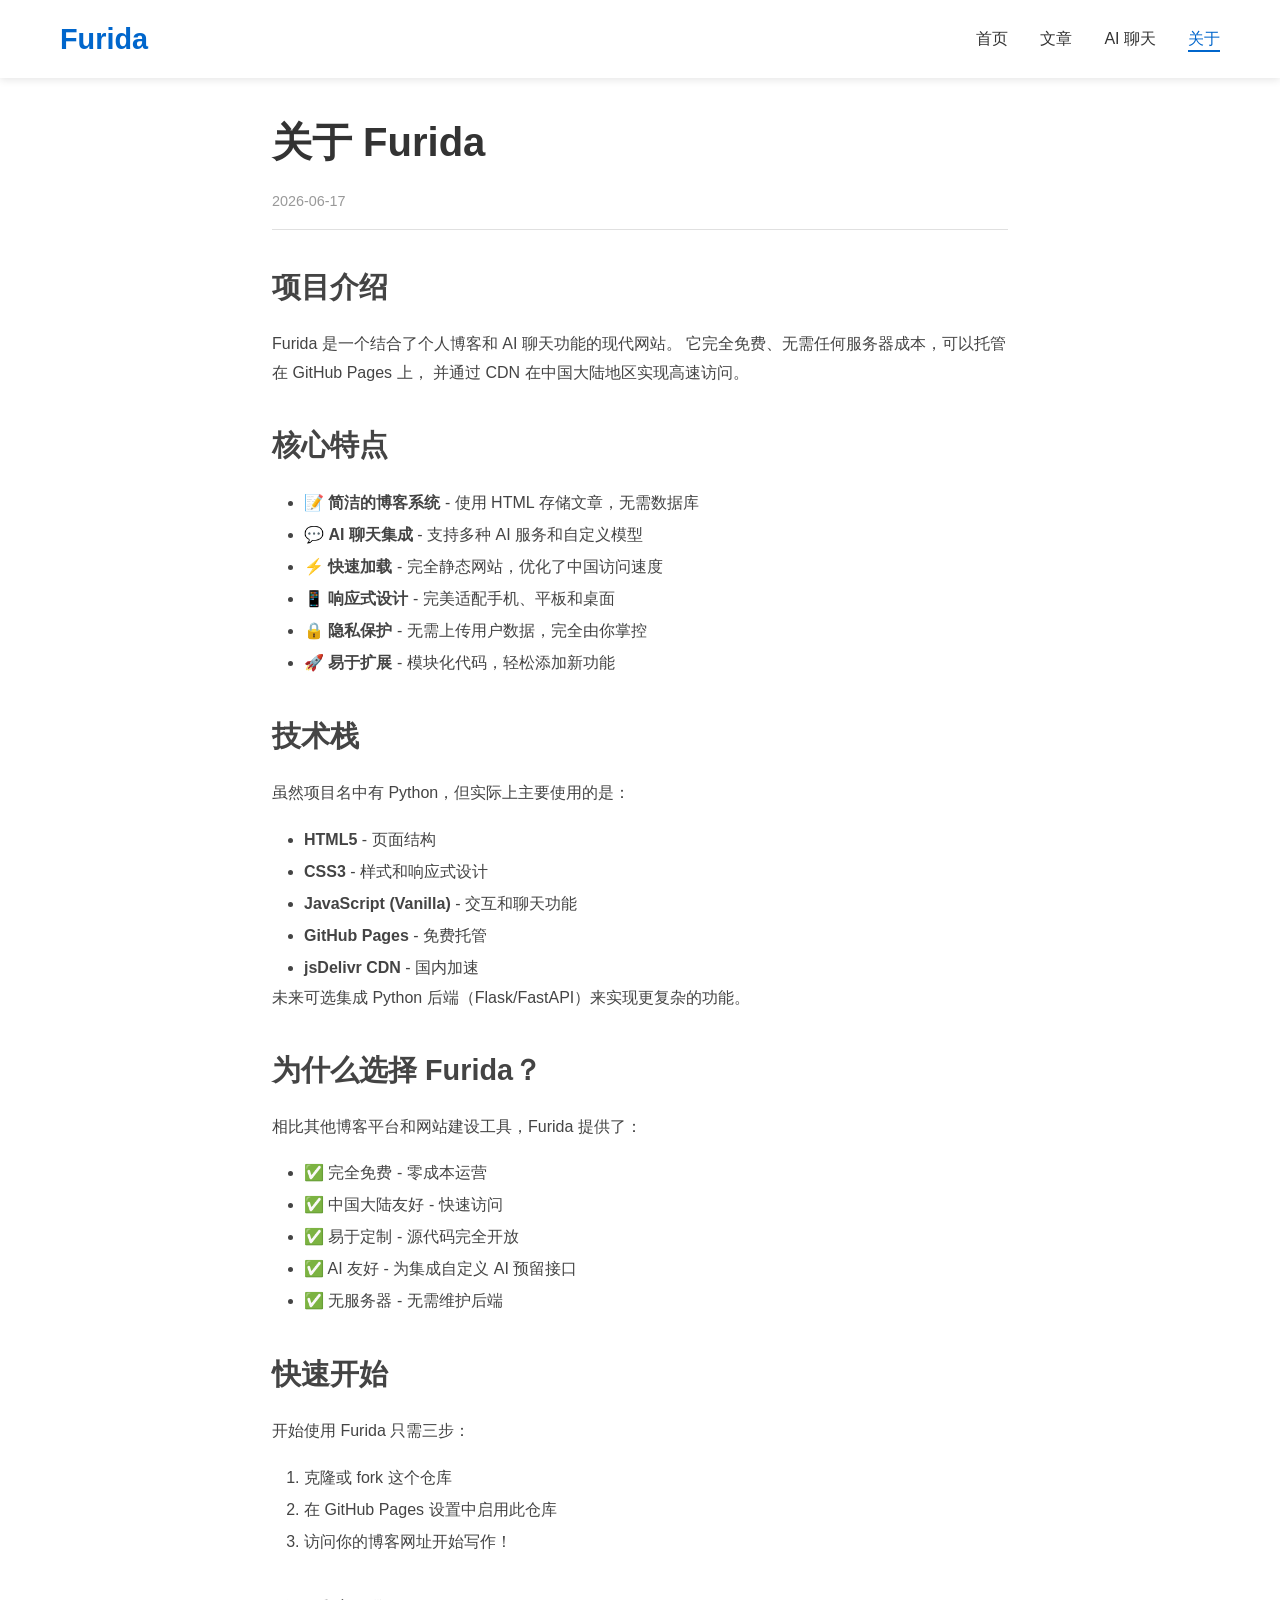
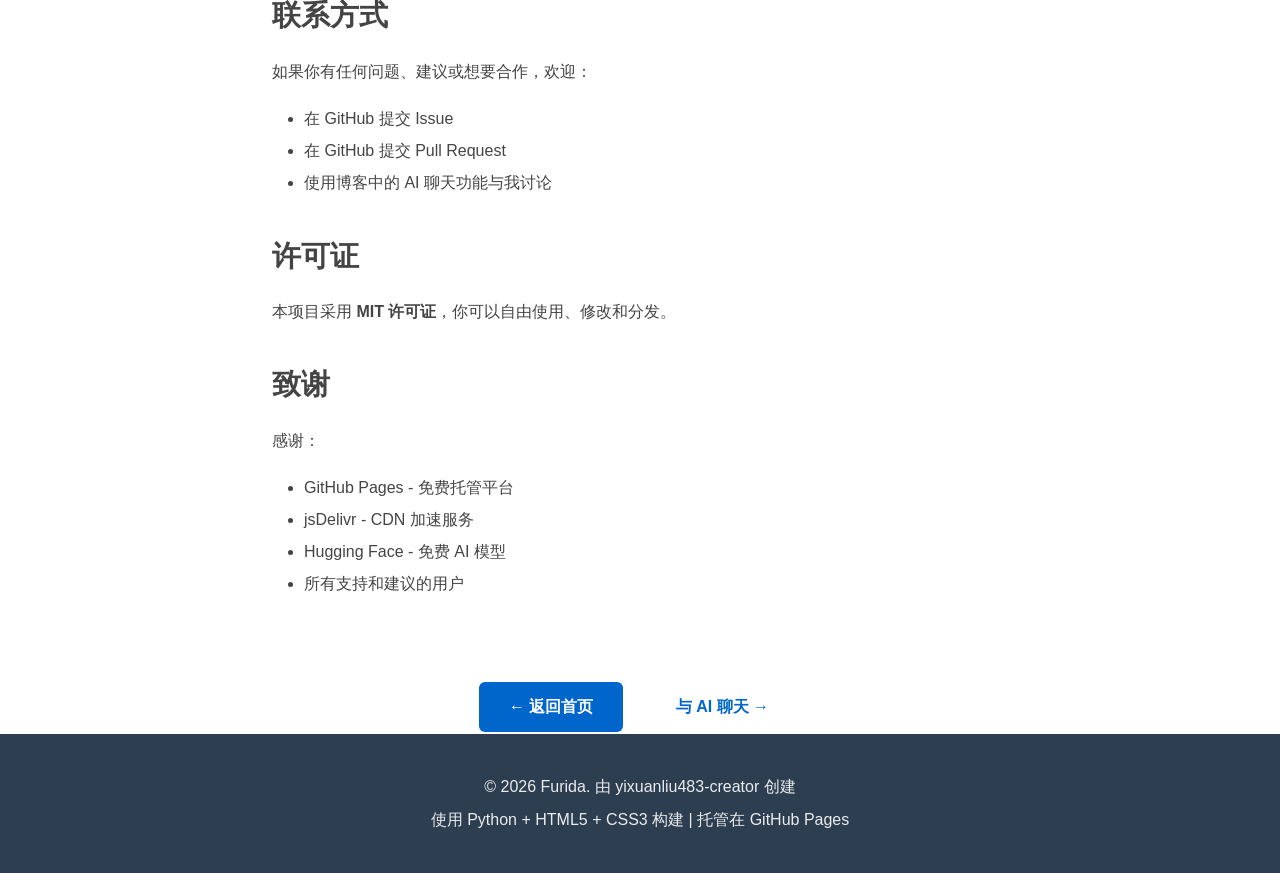
==== about.html @ 45ed0cb0 "Initial commit: Complete personal blog with AI chat integration" ====
<!DOCTYPE html>
<html lang="zh-CN">
<head>
    <meta charset="UTF-8">
    <meta name="viewport" content="width=device-width, initial-scale=1.0">
    <meta name="description" content="关于 Furida">
    <title>关于 - Furida</title>
    <link rel="stylesheet" href="css/style.css">
</head>
<body>
    <!-- 导航栏 -->
    <nav class="navbar">
        <div class="container">
            <div class="logo">Furida</div>
            <ul class="nav-links">
                <li><a href="index.html">首页</a></li>
                <li><a href="posts.html">文章</a></li>
                <li><a href="chat.html">AI 聊天</a></li>
                <li><a href="about.html" class="active">关于</a></li>
            </ul>
        </div>
    </nav>

    <!-- 主要内容 -->
    <main>
        <article class="post">
            <h1>关于 Furida</h1>
            <div class="meta">2026-06-17</div>
            
            <div class="content">
                <h2>项目介绍</h2>
                <p>
                    Furida 是一个结合了个人博客和 AI 聊天功能的现代网站。
                    它完全免费、无需任何服务器成本，可以托管在 GitHub Pages 上，
                    并通过 CDN 在中国大陆地区实现高速访问。
                </p>

                <h2>核心特点</h2>
                <ul style="margin-left: 2rem; line-height: 2;">
                    <li>📝 <strong>简洁的博客系统</strong> - 使用 HTML 存储文章，无需数据库</li>
                    <li>💬 <strong>AI 聊天集成</strong> - 支持多种 AI 服务和自定义模型</li>
                    <li>⚡ <strong>快速加载</strong> - 完全静态网站，优化了中国访问速度</li>
                    <li>📱 <strong>响应式设计</strong> - 完美适配手机、平板和桌面</li>
                    <li>🔒 <strong>隐私保护</strong> - 无需上传用户数据，完全由你掌控</li>
                    <li>🚀 <strong>易于扩展</strong> - 模块化代码，轻松添加新功能</li>
                </ul>

                <h2>技术栈</h2>
                <p>
                    虽然项目名中有 Python，但实际上主要使用的是：
                </p>
                <ul style="margin-left: 2rem; line-height: 2;">
                    <li><strong>HTML5</strong> - 页面结构</li>
                    <li><strong>CSS3</strong> - 样式和响应式设计</li>
                    <li><strong>JavaScript (Vanilla)</strong> - 交互和聊天功能</li>
                    <li><strong>GitHub Pages</strong> - 免费托管</li>
                    <li><strong>jsDelivr CDN</strong> - 国内加速</li>
                </ul>
                
                <p>
                    未来可选集成 Python 后端（Flask/FastAPI）来实现更复杂的功能。
                </p>

                <h2>为什么选择 Furida？</h2>
                <p>
                    相比其他博客平台和网站建设工具，Furida 提供了：
                </p>
                <ul style="margin-left: 2rem; line-height: 2;">
                    <li>✅ 完全免费 - 零成本运营</li>
                    <li>✅ 中国大陆友好 - 快速访问</li>
                    <li>✅ 易于定制 - 源代码完全开放</li>
                    <li>✅ AI 友好 - 为集成自定义 AI 预留接口</li>
                    <li>✅ 无服务器 - 无需维护后端</li>
                </ul>

                <h2>快速开始</h2>
                <p>
                    开始使用 Furida 只需三步：
                </p>
                <ol style="margin-left: 2rem; line-height: 2;">
                    <li>克隆或 fork 这个仓库</li>
                    <li>在 GitHub Pages 设置中启用此仓库</li>
                    <li>访问你的博客网址开始写作！</li>
                </ol>

                <h2>联系方式</h2>
                <p>
                    如果你有任何问题、建议或想要合作，欢迎：
                </p>
                <ul style="margin-left: 2rem; line-height: 2;">
                    <li>在 GitHub 提交 Issue</li>
                    <li>在 GitHub 提交 Pull Request</li>
                    <li>使用博客中的 AI 聊天功能与我讨论</li>
                </ul>

                <h2>许可证</h2>
                <p>
                    本项目采用 <strong>MIT 许可证</strong>，你可以自由使用、修改和分发。
                </p>

                <h2>致谢</h2>
                <p>
                    感谢：
                </p>
                <ul style="margin-left: 2rem; line-height: 2;">
                    <li>GitHub Pages - 免费托管平台</li>
                    <li>jsDelivr - CDN 加速服务</li>
                    <li>Hugging Face - 免费 AI 模型</li>
                    <li>所有支持和建议的用户</li>
                </ul>
            </div>
        </article>
        
        <div style="text-align: center; margin-top: 3rem;">
            <a href="index.html" class="btn btn-primary">← 返回首页</a>
            <a href="chat.html" class="btn btn-secondary" style="margin-left: 1rem;">与 AI 聊天 →</a>
        </div>
    </main>

    <!-- 页脚 -->
    <footer>
        <div class="container">
            <p>&copy; 2026 Furida. 由 yixuanliu483-creator 创建</p>
            <p>使用 Python + HTML5 + CSS3 构建 | 托管在 GitHub Pages</p>
        </div>
    </footer>

    <script src="js/app.js"></script>
</body>
</html>
---- css/style.css ----
* {
    margin: 0;
    padding: 0;
    box-sizing: border-box;
}

:root {
    --primary-color: #0066cc;
    --secondary-color: #00a8e8;
    --text-color: #333;
    --light-bg: #f8f9fa;
    --border-color: #e0e0e0;
    --shadow: 0 2px 8px rgba(0, 0, 0, 0.1);
    --transition: all 0.3s ease;
}

body {
    font-family: -apple-system, BlinkMacSystemFont, 'Segoe UI', 'Microsoft YaHei', sans-serif;
    line-height: 1.6;
    color: var(--text-color);
    background-color: #fff;
}

.container {
    max-width: 1200px;
    margin: 0 auto;
    padding: 0 20px;
}

/* 导航栏 */
.navbar {
    background: #fff;
    box-shadow: var(--shadow);
    position: sticky;
    top: 0;
    z-index: 100;
}

.navbar .container {
    display: flex;
    justify-content: space-between;
    align-items: center;
    padding: 1rem 20px;
}

.logo {
    font-size: 1.8rem;
    font-weight: bold;
    color: var(--primary-color);
    text-decoration: none;
}

.nav-links {
    display: flex;
    list-style: none;
    gap: 2rem;
}

.nav-links a {
    text-decoration: none;
    color: var(--text-color);
    font-weight: 500;
    transition: var(--transition);
    position: relative;
}

.nav-links a:hover,
.nav-links a.active {
    color: var(--primary-color);
}

.nav-links a.active::after {
    content: '';
    position: absolute;
    bottom: -5px;
    left: 0;
    width: 100%;
    height: 2px;
    background: var(--primary-color);
}

/* 英雄区 */
.hero {
    background: linear-gradient(135deg, var(--primary-color), var(--secondary-color));
    color: white;
    padding: 100px 0;
    text-align: center;
    margin-bottom: 60px;
}

.hero h1 {
    font-size: 3.5rem;
    margin-bottom: 1rem;
    font-weight: 700;
}

.hero p {
    font-size: 1.5rem;
    margin-bottom: 2rem;
    opacity: 0.95;
}

.hero-buttons {
    display: flex;
    gap: 1rem;
    justify-content: center;
    flex-wrap: wrap;
}

/* 按钮 */
.btn {
    display: inline-block;
    padding: 12px 30px;
    border-radius: 6px;
    text-decoration: none;
    font-weight: 600;
    transition: var(--transition);
    cursor: pointer;
    border: none;
    font-size: 1rem;
}

.btn-primary {
    background: var(--primary-color);
    color: white;
}

.btn-primary:hover {
    background: #0052a3;
    transform: translateY(-2px);
    box-shadow: 0 4px 12px rgba(0, 102, 204, 0.3);
}

.btn-secondary {
    background: white;
    color: var(--primary-color);
    border: 2px solid white;
}

.btn-secondary:hover {
    background: transparent;
    color: white;
}

.btn-outline {
    background: transparent;
    color: var(--primary-color);
    border: 2px solid var(--primary-color);
}

.btn-outline:hover {
    background: var(--primary-color);
    color: white;
}

.btn-large {
    padding: 16px 40px;
    font-size: 1.1rem;
}

/* 文章卡片 */
.recent-posts {
    padding: 60px 0;
    background: var(--light-bg);
}

.recent-posts h2 {
    font-size: 2.5rem;
    margin-bottom: 3rem;
    text-align: center;
}

.posts-grid {
    display: grid;
    grid-template-columns: repeat(auto-fit, minmax(300px, 1fr));
    gap: 2rem;
    margin-bottom: 2rem;
}

.post-card {
    background: white;
    padding: 2rem;
    border-radius: 8px;
    box-shadow: var(--shadow);
    transition: var(--transition);
}

.post-card:hover {
    transform: translateY(-5px);
    box-shadow: 0 8px 16px rgba(0, 0, 0, 0.15);
}

.post-card h3 {
    margin-bottom: 0.5rem;
    font-size: 1.5rem;
}

.post-card h3 a {
    color: var(--text-color);
    text-decoration: none;
    transition: var(--transition);
}

.post-card h3 a:hover {
    color: var(--primary-color);
}

.meta {
    color: #999;
    font-size: 0.9rem;
    margin-bottom: 1rem;
}

.post-card p {
    color: #666;
    margin-bottom: 1rem;
}

.read-more {
    color: var(--primary-color);
    text-decoration: none;
    font-weight: 600;
    transition: var(--transition);
}

.read-more:hover {
    color: var(--secondary-color);
}

.view-all {
    text-align: center;
}

/* 功能介绍 */
.features {
    padding: 60px 0;
}

.features h2 {
    font-size: 2.5rem;
    margin-bottom: 3rem;
    text-align: center;
}

.features-grid {
    display: grid;
    grid-template-columns: repeat(auto-fit, minmax(250px, 1fr));
    gap: 2rem;
}

.feature {
    text-align: center;
    padding: 2rem;
    border-radius: 8px;
    transition: var(--transition);
}

.feature:hover {
    background: var(--light-bg);
}

.feature .icon {
    font-size: 3rem;
    margin-bottom: 1rem;
}

.feature h3 {
    font-size: 1.3rem;
    margin-bottom: 0.5rem;
}

.feature p {
    color: #666;
}

/* 号召行动 */
.cta {
    background: linear-gradient(135deg, var(--primary-color), var(--secondary-color));
    color: white;
    padding: 80px 0;
    text-align: center;
    margin: 60px 0;
}

.cta h2 {
    font-size: 2.5rem;
    margin-bottom: 1rem;
}

.cta p {
    font-size: 1.2rem;
    margin-bottom: 2rem;
}

/* 页脚 */
footer {
    background: #2c3e50;
    color: white;
    padding: 2rem 0;
    text-align: center;
}

footer p {
    margin: 0.5rem 0;
    opacity: 0.9;
}

/* 文章页面 */
article.post {
    max-width: 800px;
    margin: 0 auto;
    padding: 2rem;
}

article.post h1 {
    font-size: 2.5rem;
    margin-bottom: 1rem;
}

article.post .meta {
    color: #999;
    margin-bottom: 2rem;
    padding-bottom: 1rem;
    border-bottom: 1px solid var(--border-color);
}

article.post .content {
    line-height: 1.8;
    color: #444;
}

article.post .content h2 {
    font-size: 1.8rem;
    margin: 2rem 0 1rem;
}

article.post .content h3 {
    font-size: 1.4rem;
    margin: 1.5rem 0 0.5rem;
}

article.post .content p {
    margin-bottom: 1rem;
}

article.post .content code {
    background: var(--light-bg);
    padding: 2px 6px;
    border-radius: 3px;
    font-family: 'Courier New', monospace;
    color: #d73a49;
}

article.post .content pre {
    background: #2d2d2d;
    color: #f8f8f2;
    padding: 1rem;
    border-radius: 6px;
    overflow-x: auto;
    margin: 1rem 0;
}

article.post .content pre code {
    background: none;
    color: inherit;
    padding: 0;
}

/* 聊天页面 */
.chat-container {
    max-width: 800px;
    margin: 2rem auto;
    padding: 0 20px;
}

.chat-box {
    background: white;
    border-radius: 8px;
    box-shadow: var(--shadow);
    overflow: hidden;
    display: flex;
    flex-direction: column;
    height: 600px;
}

.chat-messages {
    flex: 1;
    overflow-y: auto;
    padding: 1.5rem;
    background: var(--light-bg);
}

.message {
    margin-bottom: 1rem;
    display: flex;
    animation: slideIn 0.3s ease;
}

@keyframes slideIn {
    from {
        opacity: 0;
        transform: translateY(10px);
    }
    to {
        opacity: 1;
        transform: translateY(0);
    }
}

.message.user {
    justify-content: flex-end;
}

.message.ai {
    justify-content: flex-start;
}

.message-content {
    max-width: 70%;
    padding: 0.8rem 1rem;
    border-radius: 8px;
    line-height: 1.5;
    word-wrap: break-word;
}

.message.user .message-content {
    background: var(--primary-color);
    color: white;
}

.message.ai .message-content {
    background: white;
    border: 1px solid var(--border-color);
    color: var(--text-color);
}

.chat-input-area {
    padding: 1.5rem;
    border-top: 1px solid var(--border-color);
    display: flex;
    gap: 0.5rem;
}

.chat-input-area input {
    flex: 1;
    padding: 0.8rem 1rem;
    border: 1px solid var(--border-color);
    border-radius: 6px;
    font-size: 1rem;
    font-family: inherit;
}

.chat-input-area input:focus {
    outline: none;
    border-color: var(--primary-color);
    box-shadow: 0 0 0 3px rgba(0, 102, 204, 0.1);
}

.chat-input-area button {
    padding: 0.8rem 1.5rem;
    background: var(--primary-color);
    color: white;
    border: none;
    border-radius: 6px;
    cursor: pointer;
    font-weight: 600;
    transition: var(--transition);
}

.chat-input-area button:hover {
    background: #0052a3;
}

.chat-input-area button:active {
    transform: scale(0.98);
}

.loading {
    display: inline-block;
    width: 8px;
    height: 8px;
    background: currentColor;
    border-radius: 50%;
    animation: loading 1.4s infinite;
}

@keyframes loading {
    0%, 60%, 100% {
        opacity: 0.3;
    }
    30% {
        opacity: 1;
    }
}

/* 响应式设计 */
@media (max-width: 768px) {
    .hero h1 {
        font-size: 2.5rem;
    }

    .hero p {
        font-size: 1.2rem;
    }

    .nav-links {
        gap: 1rem;
        font-size: 0.9rem;
    }

    .features-grid,
    .posts-grid {
        grid-template-columns: 1fr;
    }

    .message-content {
        max-width: 90%;
    }

    .chat-box {
        height: auto;
        min-height: 500px;
    }
}

@media (max-width: 480px) {
    .hero-buttons {
        flex-direction: column;
    }

    .btn {
        width: 100%;
        text-align: center;
    }

    .nav-links {
        gap: 0.5rem;
    }

    .logo {
        font-size: 1.4rem;
    }
}
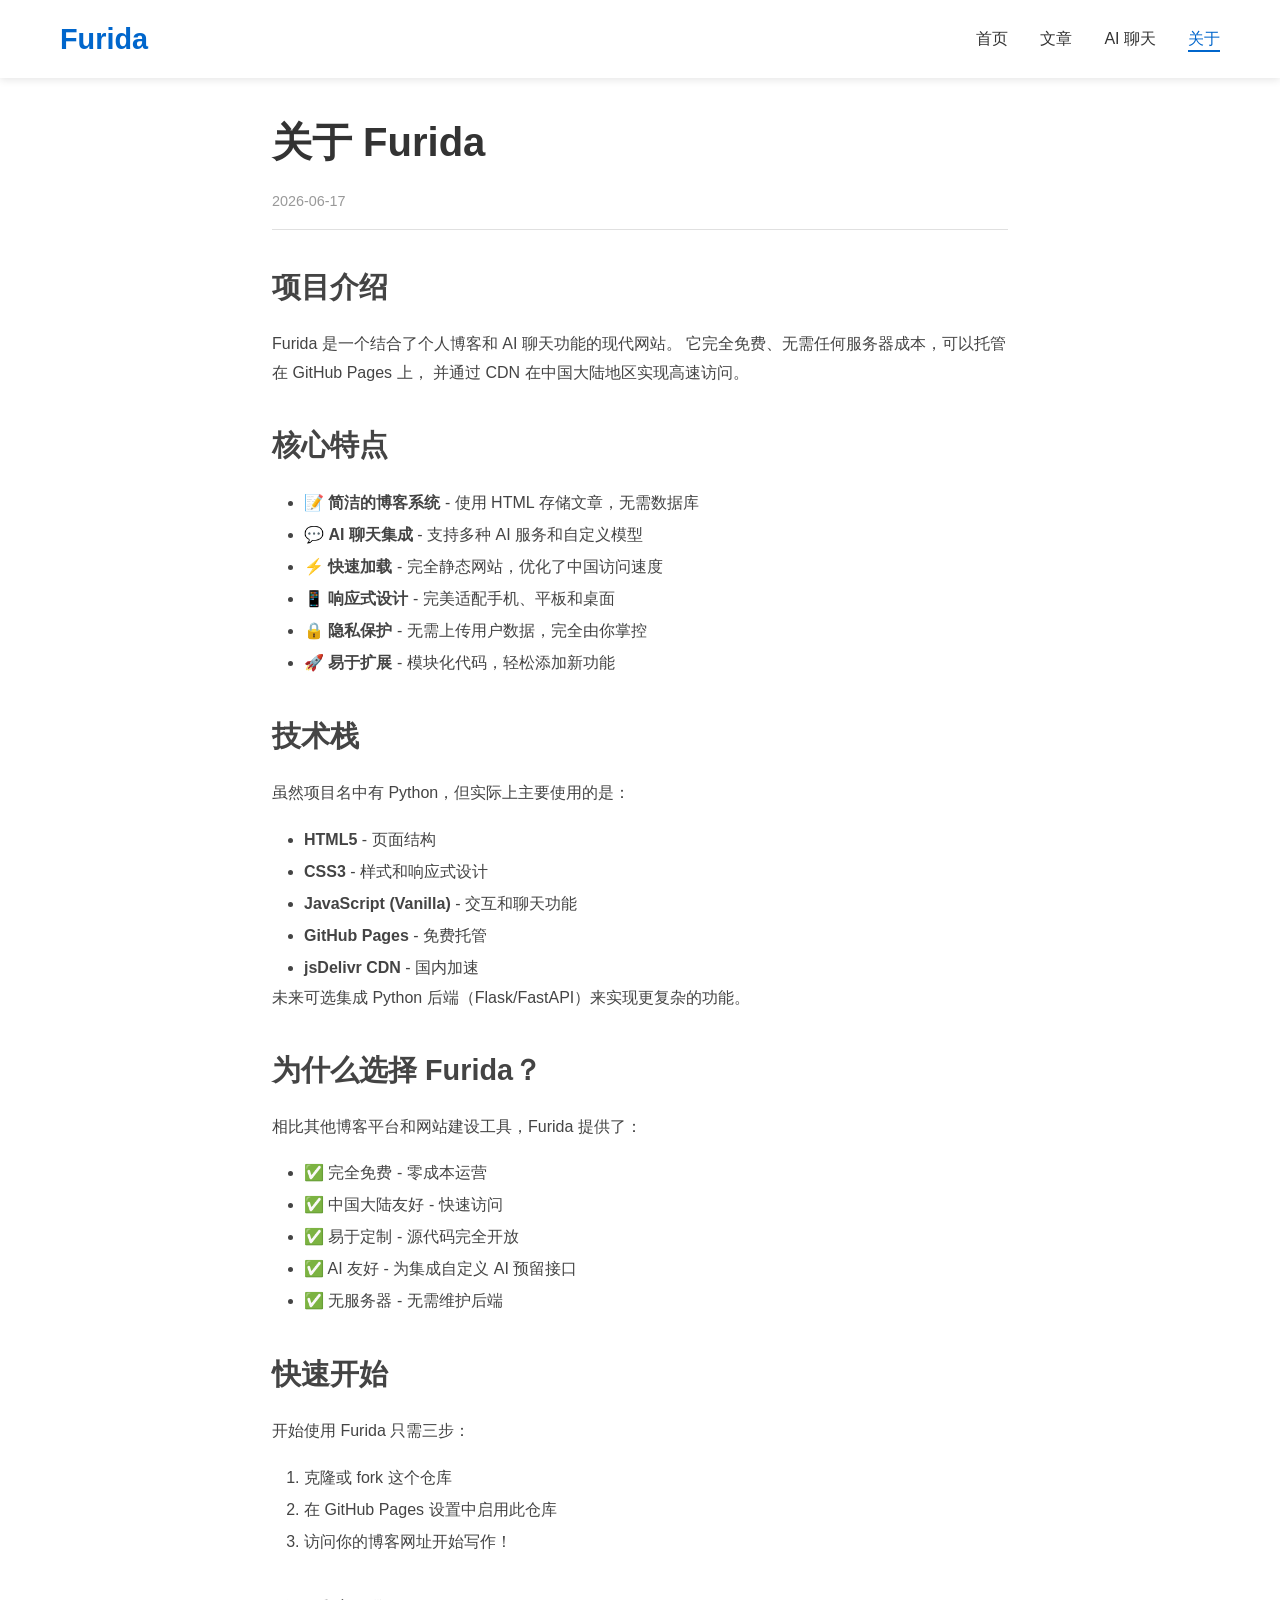
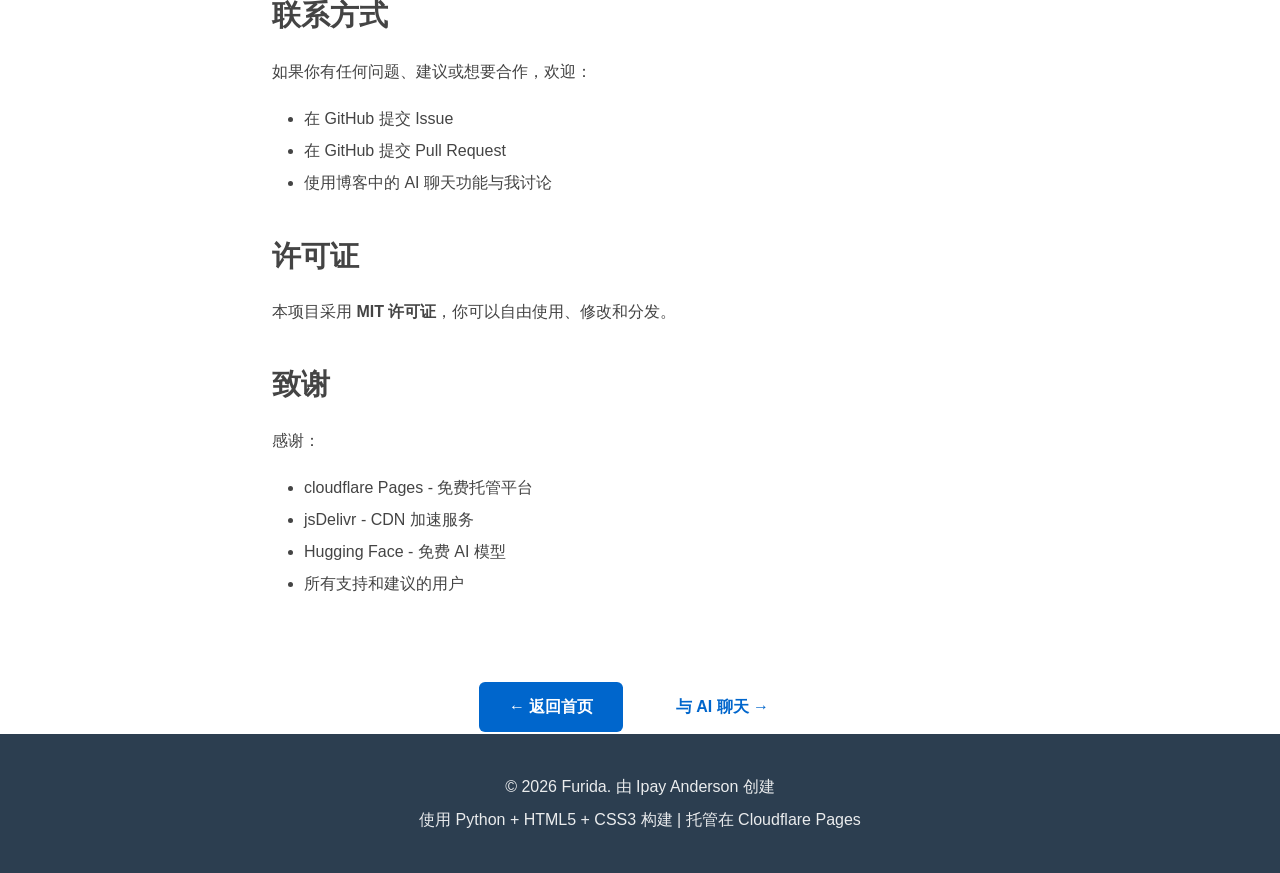
==== commit a5b5aab2: "Update about.html" ====
--- a/about.html
+++ b/about.html
@@ -103,7 +103,7 @@
                     感谢：
                 </p>
                 <ul style="margin-left: 2rem; line-height: 2;">
-                    <li>GitHub Pages - 免费托管平台</li>
+                    <li>cloudflare Pages - 免费托管平台</li>
                     <li>jsDelivr - CDN 加速服务</li>
                     <li>Hugging Face - 免费 AI 模型</li>
                     <li>所有支持和建议的用户</li>
@@ -120,8 +120,8 @@
     <!-- 页脚 -->
     <footer>
         <div class="container">
-            <p>&copy; 2026 Furida. 由 yixuanliu483-creator 创建</p>
-            <p>使用 Python + HTML5 + CSS3 构建 | 托管在 GitHub Pages</p>
+            <p>&copy; 2026 Furida. 由 Ipay Anderson 创建</p>
+            <p>使用 Python + HTML5 + CSS3 构建 | 托管在 Cloudflare Pages</p>
         </div>
     </footer>
 
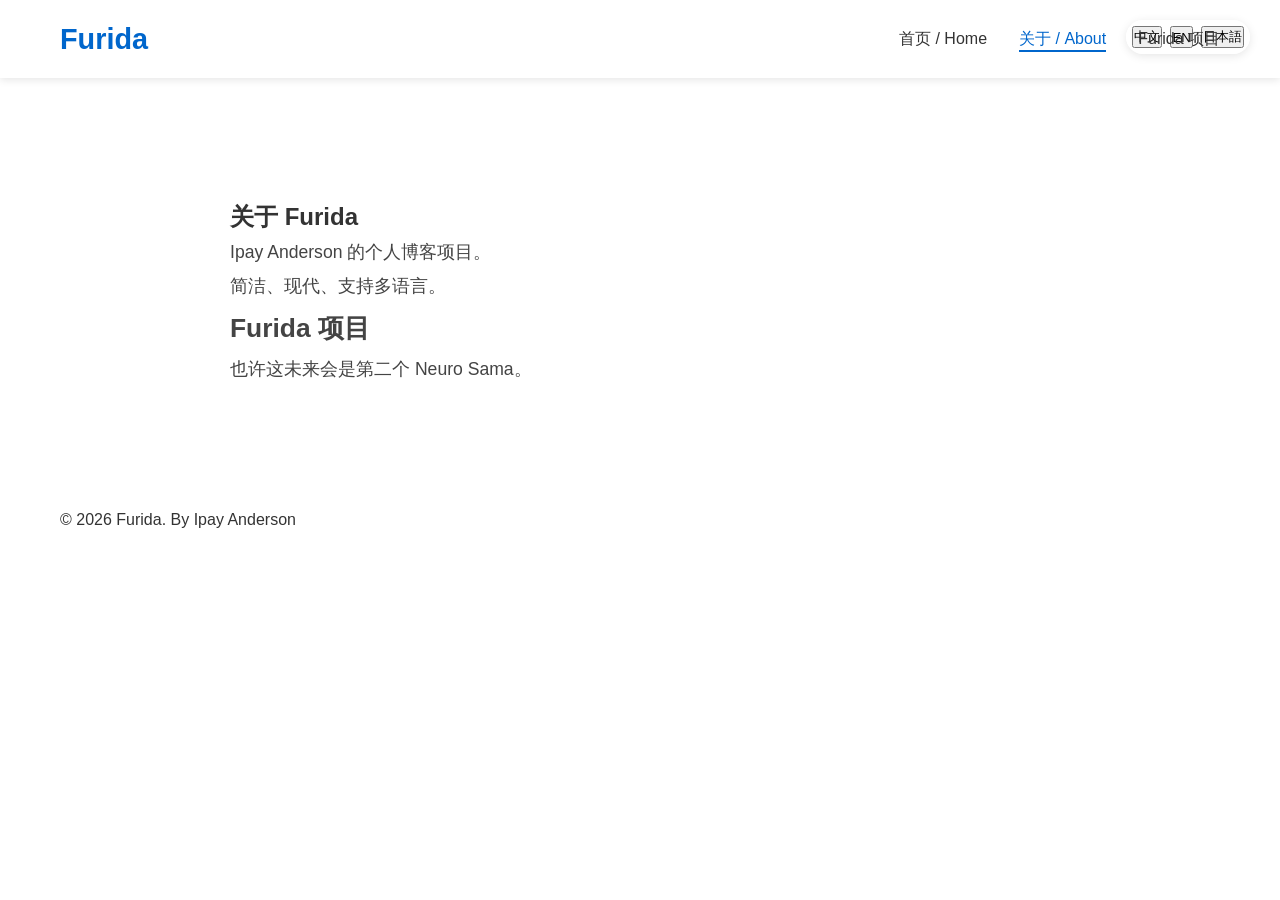
==== commit 3609682e: "Update about.html" ====
--- a/about.html
+++ b/about.html
@@ -3,128 +3,61 @@
 <head>
     <meta charset="UTF-8">
     <meta name="viewport" content="width=device-width, initial-scale=1.0">
-    <meta name="description" content="关于 Furida">
-    <title>关于 - Furida</title>
+    <meta name="description" content="About Ipay Anderson - Furida">
+    <title>关于 / About - Furida</title>
     <link rel="stylesheet" href="css/style.css">
 </head>
 <body>
-    <!-- 导航栏 -->
     <nav class="navbar">
         <div class="container">
             <div class="logo">Furida</div>
+            
+            <div class="lang-switch" style="position:absolute; top:20px; right:30px; display:flex; gap:8px; background:rgba(255,255,255,0.9); padding:6px; border-radius:30px; box-shadow:0 2px 10px rgba(0,0,0,0.1);">
+                <button onclick="switchLang('zh')" id="btn-zh">中文</button>
+                <button onclick="switchLang('en')" id="btn-en">EN</button>
+                <button onclick="switchLang('ja')" id="btn-ja">日本語</button>
+            </div>
+
             <ul class="nav-links">
-                <li><a href="index.html">首页</a></li>
-                <li><a href="posts.html">文章</a></li>
-                <li><a href="chat.html">AI 聊天</a></li>
-                <li><a href="about.html" class="active">关于</a></li>
+                <li><a href="index.html">首页 / Home</a></li>
+                <li><a href="about.html" class="active">关于 / About</a></li>
+                <li><a href="index.html#furida-project">Furida 项目</a></li>
             </ul>
         </div>
     </nav>
 
-    <!-- 主要内容 -->
     <main>
         <article class="post">
-            <h1>关于 Furida</h1>
-            <div class="meta">2026-06-17</div>
-            
-            <div class="content">
-                <h2>项目介绍</h2>
-                <p>
-                    Furida 是一个结合了个人博客和 AI 聊天功能的现代网站。
-                    它完全免费、无需任何服务器成本，可以托管在 GitHub Pages 上，
-                    并通过 CDN 在中国大陆地区实现高速访问。
-                </p>
-
-                <h2>核心特点</h2>
-                <ul style="margin-left: 2rem; line-height: 2;">
-                    <li>📝 <strong>简洁的博客系统</strong> - 使用 HTML 存储文章，无需数据库</li>
-                    <li>💬 <strong>AI 聊天集成</strong> - 支持多种 AI 服务和自定义模型</li>
-                    <li>⚡ <strong>快速加载</strong> - 完全静态网站，优化了中国访问速度</li>
-                    <li>📱 <strong>响应式设计</strong> - 完美适配手机、平板和桌面</li>
-                    <li>🔒 <strong>隐私保护</strong> - 无需上传用户数据，完全由你掌控</li>
-                    <li>🚀 <strong>易于扩展</strong> - 模块化代码，轻松添加新功能</li>
-                </ul>
-
-                <h2>技术栈</h2>
-                <p>
-                    虽然项目名中有 Python，但实际上主要使用的是：
-                </p>
-                <ul style="margin-left: 2rem; line-height: 2;">
-                    <li><strong>HTML5</strong> - 页面结构</li>
-                    <li><strong>CSS3</strong> - 样式和响应式设计</li>
-                    <li><strong>JavaScript (Vanilla)</strong> - 交互和聊天功能</li>
-                    <li><strong>GitHub Pages</strong> - 免费托管</li>
-                    <li><strong>jsDelivr CDN</strong> - 国内加速</li>
-                </ul>
-                
-                <p>
-                    未来可选集成 Python 后端（Flask/FastAPI）来实现更复杂的功能。
-                </p>
-
-                <h2>为什么选择 Furida？</h2>
-                <p>
-                    相比其他博客平台和网站建设工具，Furida 提供了：
-                </p>
-                <ul style="margin-left: 2rem; line-height: 2;">
-                    <li>✅ 完全免费 - 零成本运营</li>
-                    <li>✅ 中国大陆友好 - 快速访问</li>
-                    <li>✅ 易于定制 - 源代码完全开放</li>
-                    <li>✅ AI 友好 - 为集成自定义 AI 预留接口</li>
-                    <li>✅ 无服务器 - 无需维护后端</li>
-                </ul>
-
-                <h2>快速开始</h2>
-                <p>
-                    开始使用 Furida 只需三步：
-                </p>
-                <ol style="margin-left: 2rem; line-height: 2;">
-                    <li>克隆或 fork 这个仓库</li>
-                    <li>在 GitHub Pages 设置中启用此仓库</li>
-                    <li>访问你的博客网址开始写作！</li>
-                </ol>
-
-                <h2>联系方式</h2>
-                <p>
-                    如果你有任何问题、建议或想要合作，欢迎：
-                </p>
-                <ul style="margin-left: 2rem; line-height: 2;">
-                    <li>在 GitHub 提交 Issue</li>
-                    <li>在 GitHub 提交 Pull Request</li>
-                    <li>使用博客中的 AI 聊天功能与我讨论</li>
-                </ul>
-
-                <h2>许可证</h2>
-                <p>
-                    本项目采用 <strong>MIT 许可证</strong>，你可以自由使用、修改和分发。
-                </p>
-
-                <h2>致谢</h2>
-                <p>
-                    感谢：
-                </p>
-                <ul style="margin-left: 2rem; line-height: 2;">
-                    <li>cloudflare Pages - 免费托管平台</li>
-                    <li>jsDelivr - CDN 加速服务</li>
-                    <li>Hugging Face - 免费 AI 模型</li>
-                    <li>所有支持和建议的用户</li>
-                </ul>
+            <div class="container" style="max-width: 900px; margin: 80px auto; padding: 40px;">
+                <h1 id="about-title">关于 Furida</h1>
+                <div class="content" id="about-content" style="line-height: 1.9; font-size: 1.1rem; color: #444;">
+                    <p id="about-p1">Ipay Anderson 的个人博客项目。</p>
+                    <p id="about-p2">简洁、现代、支持多语言。</p>
+                    
+                    <h2 id="project-intro">Furida 项目</h2>
+                    <p id="project-desc">也许这未来会是第二个 Neuro Sama。</p>
+                </div>
             </div>
         </article>
-        
-        <div style="text-align: center; margin-top: 3rem;">
-            <a href="index.html" class="btn btn-primary">← 返回首页</a>
-            <a href="chat.html" class="btn btn-secondary" style="margin-left: 1rem;">与 AI 聊天 →</a>
-        </div>
     </main>
 
-    <!-- 页脚 -->
     <footer>
         <div class="container">
-            <p>&copy; 2026 Furida. 由 Ipay Anderson 创建</p>
-            <p>使用 Python + HTML5 + CSS3 构建 | 托管在 Cloudflare Pages</p>
+            <p>&copy; 2026 Furida. By Ipay Anderson</p>
         </div>
     </footer>
 
     <script src="js/app.js"></script>
+    <script>
+        function switchLang(lang) {
+            localStorage.setItem('lang', lang);
+            window.location.reload(); // 简单方式：刷新页面保持一致（可后续优化）
+        }
+
+        document.addEventListener('DOMContentLoaded', () => {
+            const savedLang = localStorage.getItem('lang') || 'zh';
+            // 这里可扩展更多翻译
+        });
+    </script>
 </body>
 </html>
--- a/css/style.css
+++ b/css/style.css
@@ -47,7 +47,6 @@
     font-size: 1.8rem;
     font-weight: bold;
     color: var(--primary-color);
-    text-decoration: none;
 }
 
 .nav-links {
@@ -127,417 +126,4 @@
 
 .btn-primary:hover {
     background: #0052a3;
-    transform: translateY(-2px);
-    box-shadow: 0 4px 12px rgba(0, 102, 204, 0.3);
-}
-
-.btn-secondary {
-    background: white;
-    color: var(--primary-color);
-    border: 2px solid white;
-}
-
-.btn-secondary:hover {
-    background: transparent;
-    color: white;
-}
-
-.btn-outline {
-    background: transparent;
-    color: var(--primary-color);
-    border: 2px solid var(--primary-color);
-}
-
-.btn-outline:hover {
-    background: var(--primary-color);
-    color: white;
-}
-
-.btn-large {
-    padding: 16px 40px;
-    font-size: 1.1rem;
-}
-
-/* 文章卡片 */
-.recent-posts {
-    padding: 60px 0;
-    background: var(--light-bg);
-}
-
-.recent-posts h2 {
-    font-size: 2.5rem;
-    margin-bottom: 3rem;
-    text-align: center;
-}
-
-.posts-grid {
-    display: grid;
-    grid-template-columns: repeat(auto-fit, minmax(300px, 1fr));
-    gap: 2rem;
-    margin-bottom: 2rem;
-}
-
-.post-card {
-    background: white;
-    padding: 2rem;
-    border-radius: 8px;
-    box-shadow: var(--shadow);
-    transition: var(--transition);
-}
-
-.post-card:hover {
-    transform: translateY(-5px);
-    box-shadow: 0 8px 16px rgba(0, 0, 0, 0.15);
-}
-
-.post-card h3 {
-    margin-bottom: 0.5rem;
-    font-size: 1.5rem;
-}
-
-.post-card h3 a {
-    color: var(--text-color);
-    text-decoration: none;
-    transition: var(--transition);
-}
-
-.post-card h3 a:hover {
-    color: var(--primary-color);
-}
-
-.meta {
-    color: #999;
-    font-size: 0.9rem;
-    margin-bottom: 1rem;
-}
-
-.post-card p {
-    color: #666;
-    margin-bottom: 1rem;
-}
-
-.read-more {
-    color: var(--primary-color);
-    text-decoration: none;
-    font-weight: 600;
-    transition: var(--transition);
-}
-
-.read-more:hover {
-    color: var(--secondary-color);
-}
-
-.view-all {
-    text-align: center;
-}
-
-/* 功能介绍 */
-.features {
-    padding: 60px 0;
-}
-
-.features h2 {
-    font-size: 2.5rem;
-    margin-bottom: 3rem;
-    text-align: center;
-}
-
-.features-grid {
-    display: grid;
-    grid-template-columns: repeat(auto-fit, minmax(250px, 1fr));
-    gap: 2rem;
-}
-
-.feature {
-    text-align: center;
-    padding: 2rem;
-    border-radius: 8px;
-    transition: var(--transition);
-}
-
-.feature:hover {
-    background: var(--light-bg);
-}
-
-.feature .icon {
-    font-size: 3rem;
-    margin-bottom: 1rem;
-}
-
-.feature h3 {
-    font-size: 1.3rem;
-    margin-bottom: 0.5rem;
-}
-
-.feature p {
-    color: #666;
-}
-
-/* 号召行动 */
-.cta {
-    background: linear-gradient(135deg, var(--primary-color), var(--secondary-color));
-    color: white;
-    padding: 80px 0;
-    text-align: center;
-    margin: 60px 0;
-}
-
-.cta h2 {
-    font-size: 2.5rem;
-    margin-bottom: 1rem;
-}
-
-.cta p {
-    font-size: 1.2rem;
-    margin-bottom: 2rem;
-}
-
-/* 页脚 */
-footer {
-    background: #2c3e50;
-    color: white;
-    padding: 2rem 0;
-    text-align: center;
-}
-
-footer p {
-    margin: 0.5rem 0;
-    opacity: 0.9;
-}
-
-/* 文章页面 */
-article.post {
-    max-width: 800px;
-    margin: 0 auto;
-    padding: 2rem;
-}
-
-article.post h1 {
-    font-size: 2.5rem;
-    margin-bottom: 1rem;
-}
-
-article.post .meta {
-    color: #999;
-    margin-bottom: 2rem;
-    padding-bottom: 1rem;
-    border-bottom: 1px solid var(--border-color);
-}
-
-article.post .content {
-    line-height: 1.8;
-    color: #444;
-}
-
-article.post .content h2 {
-    font-size: 1.8rem;
-    margin: 2rem 0 1rem;
-}
-
-article.post .content h3 {
-    font-size: 1.4rem;
-    margin: 1.5rem 0 0.5rem;
-}
-
-article.post .content p {
-    margin-bottom: 1rem;
-}
-
-article.post .content code {
-    background: var(--light-bg);
-    padding: 2px 6px;
-    border-radius: 3px;
-    font-family: 'Courier New', monospace;
-    color: #d73a49;
-}
-
-article.post .content pre {
-    background: #2d2d2d;
-    color: #f8f8f2;
-    padding: 1rem;
-    border-radius: 6px;
-    overflow-x: auto;
-    margin: 1rem 0;
-}
-
-article.post .content pre code {
-    background: none;
-    color: inherit;
-    padding: 0;
-}
-
-/* 聊天页面 */
-.chat-container {
-    max-width: 800px;
-    margin: 2rem auto;
-    padding: 0 20px;
-}
-
-.chat-box {
-    background: white;
-    border-radius: 8px;
-    box-shadow: var(--shadow);
-    overflow: hidden;
-    display: flex;
-    flex-direction: column;
-    height: 600px;
-}
-
-.chat-messages {
-    flex: 1;
-    overflow-y: auto;
-    padding: 1.5rem;
-    background: var(--light-bg);
-}
-
-.message {
-    margin-bottom: 1rem;
-    display: flex;
-    animation: slideIn 0.3s ease;
-}
-
-@keyframes slideIn {
-    from {
-        opacity: 0;
-        transform: translateY(10px);
-    }
-    to {
-        opacity: 1;
-        transform: translateY(0);
-    }
-}
-
-.message.user {
-    justify-content: flex-end;
-}
-
-.message.ai {
-    justify-content: flex-start;
-}
-
-.message-content {
-    max-width: 70%;
-    padding: 0.8rem 1rem;
-    border-radius: 8px;
-    line-height: 1.5;
-    word-wrap: break-word;
-}
-
-.message.user .message-content {
-    background: var(--primary-color);
-    color: white;
-}
-
-.message.ai .message-content {
-    background: white;
-    border: 1px solid var(--border-color);
-    color: var(--text-color);
-}
-
-.chat-input-area {
-    padding: 1.5rem;
-    border-top: 1px solid var(--border-color);
-    display: flex;
-    gap: 0.5rem;
-}
-
-.chat-input-area input {
-    flex: 1;
-    padding: 0.8rem 1rem;
-    border: 1px solid var(--border-color);
-    border-radius: 6px;
-    font-size: 1rem;
-    font-family: inherit;
-}
-
-.chat-input-area input:focus {
-    outline: none;
-    border-color: var(--primary-color);
-    box-shadow: 0 0 0 3px rgba(0, 102, 204, 0.1);
-}
-
-.chat-input-area button {
-    padding: 0.8rem 1.5rem;
-    background: var(--primary-color);
-    color: white;
-    border: none;
-    border-radius: 6px;
-    cursor: pointer;
-    font-weight: 600;
-    transition: var(--transition);
-}
-
-.chat-input-area button:hover {
-    background: #0052a3;
-}
-
-.chat-input-area button:active {
-    transform: scale(0.98);
-}
-
-.loading {
-    display: inline-block;
-    width: 8px;
-    height: 8px;
-    background: currentColor;
-    border-radius: 50%;
-    animation: loading 1.4s infinite;
-}
-
-@keyframes loading {
-    0%, 60%, 100% {
-        opacity: 0.3;
-    }
-    30% {
-        opacity: 1;
-    }
-}
-
-/* 响应式设计 */
-@media (max-width: 768px) {
-    .hero h1 {
-        font-size: 2.5rem;
-    }
-
-    .hero p {
-        font-size: 1.2rem;
-    }
-
-    .nav-links {
-        gap: 1rem;
-        font-size: 0.9rem;
-    }
-
-    .features-grid,
-    .posts-grid {
-        grid-template-columns: 1fr;
-    }
-
-    .message-content {
-        max-width: 90%;
-    }
-
-    .chat-box {
-        height: auto;
-        min-height: 500px;
-    }
-}
-
-@media (max-width: 480px) {
-    .hero-buttons {
-        flex-direction: column;
-    }
-
-    .btn {
-        width: 100%;
-        text-align: center;
-    }
-
-    .nav-links {
-        gap: 0.5rem;
-    }
-
-    .logo {
-        font-size: 1.4rem;
-    }
-}
+    transform: translateY(-
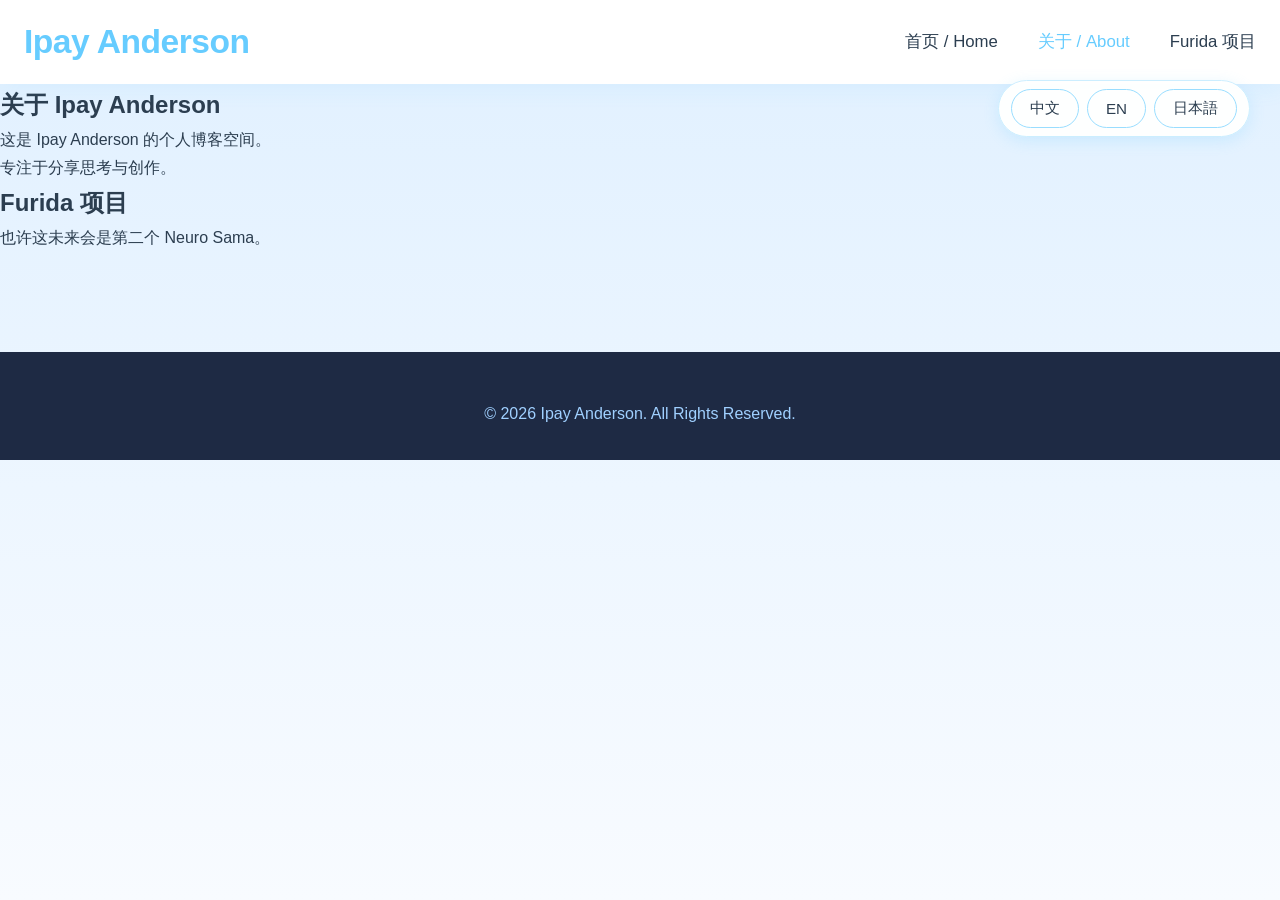
==== commit d591920b: "Update about.html" ====
--- a/about.html
+++ b/about.html
@@ -3,21 +3,14 @@
 <head>
     <meta charset="UTF-8">
     <meta name="viewport" content="width=device-width, initial-scale=1.0">
-    <meta name="description" content="About Ipay Anderson - Furida">
-    <title>关于 / About - Furida</title>
+    <title>关于 - Ipay Anderson</title>
     <link rel="stylesheet" href="css/style.css">
 </head>
 <body>
     <nav class="navbar">
         <div class="container">
-            <div class="logo">Furida</div>
+            <div class="logo">Ipay Anderson</div>
             
-            <div class="lang-switch" style="position:absolute; top:20px; right:30px; display:flex; gap:8px; background:rgba(255,255,255,0.9); padding:6px; border-radius:30px; box-shadow:0 2px 10px rgba(0,0,0,0.1);">
-                <button onclick="switchLang('zh')" id="btn-zh">中文</button>
-                <button onclick="switchLang('en')" id="btn-en">EN</button>
-                <button onclick="switchLang('ja')" id="btn-ja">日本語</button>
-            </div>
-
             <ul class="nav-links">
                 <li><a href="index.html">首页 / Home</a></li>
                 <li><a href="about.html" class="active">关于 / About</a></li>
@@ -26,13 +19,20 @@
         </div>
     </nav>
 
+    <!-- 语言切换 -->
+    <div class="lang-switch">
+        <button onclick="switchLang('zh')" id="btn-zh">中文</button>
+        <button onclick="switchLang('en')" id="btn-en">EN</button>
+        <button onclick="switchLang('ja')" id="btn-ja">日本語</button>
+    </div>
+
     <main>
         <article class="post">
-            <div class="container" style="max-width: 900px; margin: 80px auto; padding: 40px;">
-                <h1 id="about-title">关于 Furida</h1>
-                <div class="content" id="about-content" style="line-height: 1.9; font-size: 1.1rem; color: #444;">
-                    <p id="about-p1">Ipay Anderson 的个人博客项目。</p>
-                    <p id="about-p2">简洁、现代、支持多语言。</p>
+            <div class="container">
+                <h1 id="about-title">关于 Ipay Anderson</h1>
+                <div class="content" id="about-content">
+                    <p id="about-p1">这是 Ipay Anderson 的个人博客空间。</p>
+                    <p id="about-p2">专注于分享思考与创作。</p>
                     
                     <h2 id="project-intro">Furida 项目</h2>
                     <p id="project-desc">也许这未来会是第二个 Neuro Sama。</p>
@@ -43,7 +43,7 @@
 
     <footer>
         <div class="container">
-            <p>&copy; 2026 Furida. By Ipay Anderson</p>
+            <p>&copy; 2026 Ipay Anderson. All Rights Reserved.</p>
         </div>
     </footer>
 
@@ -51,12 +51,12 @@
     <script>
         function switchLang(lang) {
             localStorage.setItem('lang', lang);
-            window.location.reload(); // 简单方式：刷新页面保持一致（可后续优化）
+            window.location.reload(); // 保持多语言一致
         }
 
         document.addEventListener('DOMContentLoaded', () => {
             const savedLang = localStorage.getItem('lang') || 'zh';
-            // 这里可扩展更多翻译
+            // 可后续扩展更多翻译
         });
     </script>
 </body>
--- a/css/style.css
+++ b/css/style.css
@@ -5,62 +5,64 @@
 }
 
 :root {
-    --primary-color: #0066cc;
-    --secondary-color: #00a8e8;
-    --text-color: #333;
-    --light-bg: #f8f9fa;
-    --border-color: #e0e0e0;
-    --shadow: 0 2px 8px rgba(0, 0, 0, 0.1);
-    --transition: all 0.3s ease;
+    --primary-color: #66ccff;
+    --secondary-color: #39c5bb; /* 初音未来经典青绿色 */
+    --text-color: #2c3e50;
+    --light-text: #555;
+    --bg-color: #f0f8ff;
+    --card-bg: #ffffff;
+    --shadow: 0 8px 25px rgba(102, 204, 255, 0.15);
+    --transition: all 0.4s cubic-bezier(0.4, 0, 0.2, 1);
 }
 
 body {
-    font-family: -apple-system, BlinkMacSystemFont, 'Segoe UI', 'Microsoft YaHei', sans-serif;
-    line-height: 1.6;
+    font-family: -apple-system, BlinkMacSystemFont, 'Segoe UI', 'Helvetica Neue', 'Microsoft YaHei', sans-serif;
+    line-height: 1.75;
     color: var(--text-color);
-    background-color: #fff;
-}
-
-.container {
-    max-width: 1200px;
-    margin: 0 auto;
-    padding: 0 20px;
+    background: linear-gradient(180deg, #e0f0ff 0%, #f8fbff 100%);
+    min-height: 100vh;
 }
 
 /* 导航栏 */
 .navbar {
-    background: #fff;
-    box-shadow: var(--shadow);
+    background: rgba(255, 255, 255, 0.98);
+    backdrop-filter: blur(12px);
+    box-shadow: 0 4px 20px rgba(102, 204, 255, 0.1);
     position: sticky;
     top: 0;
-    z-index: 100;
+    z-index: 1000;
+    padding: 0.8rem 0;
 }
 
 .navbar .container {
     display: flex;
     justify-content: space-between;
     align-items: center;
-    padding: 1rem 20px;
+    padding: 0 24px;
+    max-width: 1280px;
+    margin: 0 auto;
 }
 
 .logo {
-    font-size: 1.8rem;
-    font-weight: bold;
+    font-size: 2.1rem;
+    font-weight: 700;
     color: var(--primary-color);
+    letter-spacing: -0.5px;
 }
 
 .nav-links {
     display: flex;
     list-style: none;
-    gap: 2rem;
+    gap: 2.5rem;
+    align-items: center;
 }
 
 .nav-links a {
     text-decoration: none;
     color: var(--text-color);
     font-weight: 500;
+    font-size: 1.05rem;
     transition: var(--transition);
-    position: relative;
 }
 
 .nav-links a:hover,
@@ -68,62 +70,112 @@
     color: var(--primary-color);
 }
 
-.nav-links a.active::after {
-    content: '';
+/* 语言切换 - 独立一行，避免重叠 */
+.lang-switch {
     position: absolute;
-    bottom: -5px;
-    left: 0;
-    width: 100%;
-    height: 2px;
+    top: 80px;
+    right: 30px;
+    display: flex;
+    gap: 8px;
+    background: rgba(255,255,255,0.95);
+    padding: 8px 12px;
+    border-radius: 50px;
+    box-shadow: 0 4px 15px rgba(102,204,255,0.2);
+    z-index: 1100;
+    border: 1px solid #cceeff;
+}
+
+.lang-switch button {
+    background: none;
+    border: 1px solid #99ddff;
+    color: #2c3e50;
+    padding: 8px 18px;
+    border-radius: 30px;
+    cursor: pointer;
+    font-size: 0.95rem;
+    transition: var(--transition);
+}
+
+.lang-switch button.active,
+.lang-switch button:hover {
     background: var(--primary-color);
+    color: white;
+    border-color: var(--primary-color);
 }
 
 /* 英雄区 */
 .hero {
-    background: linear-gradient(135deg, var(--primary-color), var(--secondary-color));
+    background: linear-gradient(135deg, #66ccff 0%, #39c5bb 100%);
     color: white;
-    padding: 100px 0;
+    padding: 160px 0 110px;
     text-align: center;
-    margin-bottom: 60px;
+    position: relative;
 }
 
 .hero h1 {
-    font-size: 3.5rem;
-    margin-bottom: 1rem;
+    font-size: 3.6rem;
+    margin-bottom: 1.2rem;
     font-weight: 700;
 }
 
 .hero p {
-    font-size: 1.5rem;
-    margin-bottom: 2rem;
-    opacity: 0.95;
-}
-
-.hero-buttons {
-    display: flex;
-    gap: 1rem;
-    justify-content: center;
-    flex-wrap: wrap;
+    font-size: 1.4rem;
+    max-width: 700px;
+    margin: 0 auto 2.5rem;
 }
 
 /* 按钮 */
-.btn {
-    display: inline-block;
-    padding: 12px 30px;
-    border-radius: 6px;
-    text-decoration: none;
+.btn-primary {
+    background: white;
+    color: #1e5f99;
+    padding: 14px 36px;
+    border-radius: 50px;
     font-weight: 600;
-    transition: var(--transition);
-    cursor: pointer;
-    border: none;
-    font-size: 1rem;
-}
-
-.btn-primary {
-    background: var(--primary-color);
-    color: white;
+    font-size: 1.1rem;
+    box-shadow: 0 6px 20px rgba(102, 204, 255, 0.3);
 }
 
 .btn-primary:hover {
-    background: #0052a3;
-    transform: translateY(-
+    transform: translateY(-4px);
+    box-shadow: 0 12px 30px rgba(102, 204, 255, 0.4);
+}
+
+/* 博客区块 */
+.recent-posts {
+    padding: 110px 0 80px;
+    background: var(--bg-color);
+    text-align: center;
+}
+
+/* Furida 项目区块 - 独立且有足够间距 */
+#furida-project {
+    display: none;
+    padding: 80px 40px;
+    background: #ffffff;
+    margin: 40px auto;
+    max-width: 860px;
+    border-radius: 20px;
+    box-shadow: var(--shadow);
+    text-align: center;
+    border: 1px solid #cceeff;
+}
+
+/* 页脚 */
+footer {
+    background: #1e2a44;
+    color: #a0d0ff;
+    padding: 3rem 0 2rem;
+    text-align: center;
+    margin-top: 100px;
+}
+
+/* 响应式 */
+@media (max-width: 768px) {
+    .lang-switch { 
+        position: static; 
+        margin-top: 12px; 
+        justify-content: center; 
+    }
+    .hero { padding: 120px 0 80px; }
+    .hero h1 { font-size: 2.7rem; }
+}
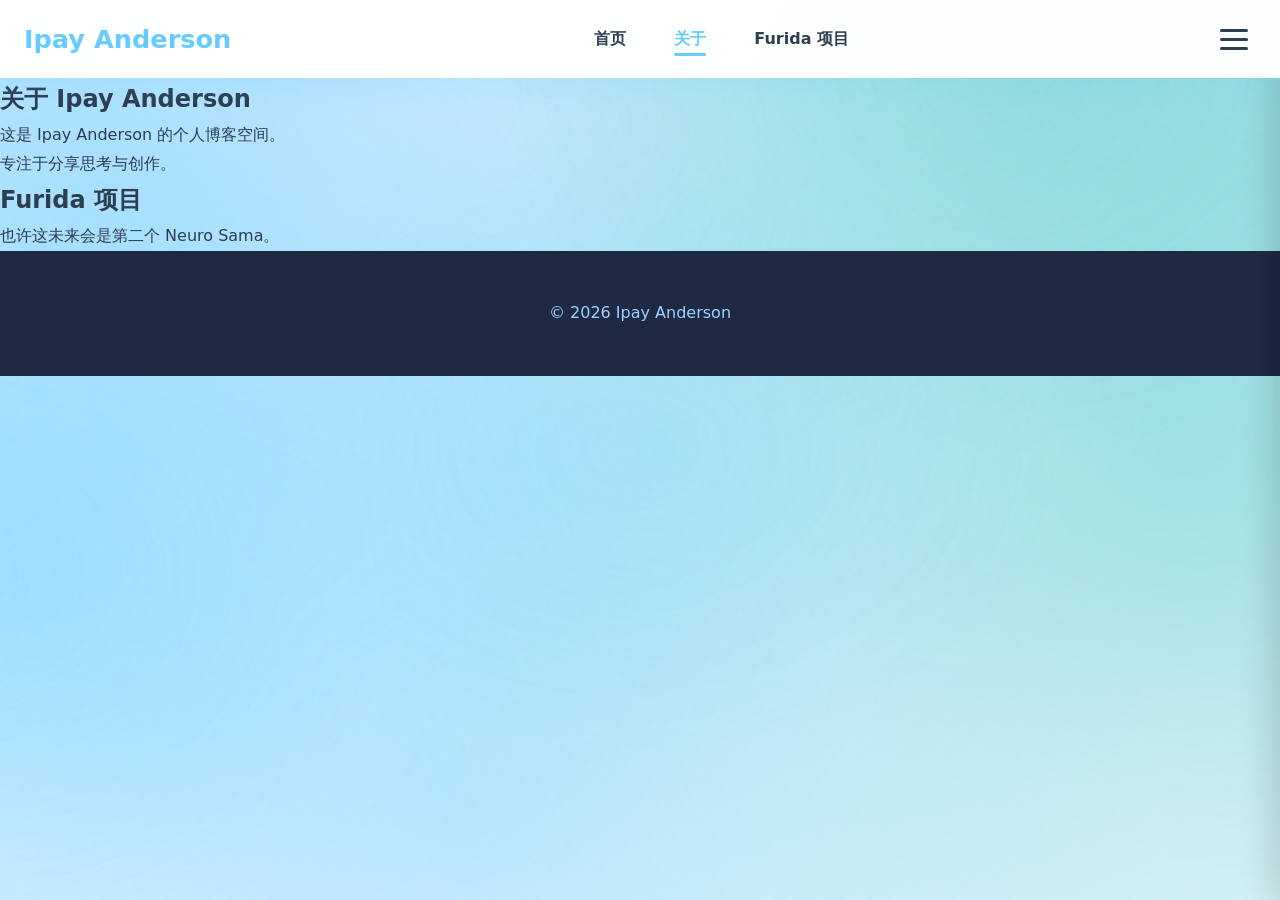
==== commit ad24f0d9: "Fix: Restore proper about.html with complete navigation and language drawer" ====
--- a/about.html
+++ b/about.html
@@ -2,61 +2,159 @@
 <html lang="zh-CN">
 <head>
     <meta charset="UTF-8">
-    <meta name="viewport" content="width=device-width, initial-scale=1.0">
+    <meta name="viewport" content="width=device-width, initial-scale=1.0, maximum-scale=1.0, user-scalable=no">
     <title>关于 - Ipay Anderson</title>
     <link rel="stylesheet" href="css/style.css">
 </head>
 <body>
+    <!-- 语言抽屉菜单 -->
+    <div id="langDrawer" class="lang-drawer">
+        <div class="lang-drawer-content">
+            <h3>选择语言</h3>
+            <button class="lang-btn" onclick="switchLang('zh')" id="btn-zh">中文</button>
+            <button class="lang-btn" onclick="switchLang('en')" id="btn-en">English</button>
+            <button class="lang-btn" onclick="switchLang('ja')" id="btn-ja">日本語</button>
+        </div>
+    </div>
+
+    <!-- 导航栏 -->
     <nav class="navbar">
         <div class="container">
             <div class="logo">Ipay Anderson</div>
-            
-            <ul class="nav-links">
-                <li><a href="index.html">首页 / Home</a></li>
-                <li><a href="about.html" class="active">关于 / About</a></li>
-                <li><a href="index.html#furida-project">Furida 项目</a></li>
-            </ul>
+            <div class="nav-center">
+                <ul class="nav-links">
+                    <li><a href="index.html" id="nav-home">首页</a></li>
+                    <li><a href="about.html" class="active" id="nav-about">关于</a></li>
+                    <li><a href="index.html#furida-project" id="nav-furida">Furida 项目</a></li>
+                </ul>
+            </div>
+            <button class="lang-toggle" onclick="toggleLangDrawer()">
+                <span class="hamburger"></span>
+                <span class="hamburger"></span>
+                <span class="hamburger"></span>
+            </button>
         </div>
     </nav>
 
-    <!-- 语言切换 -->
-    <div class="lang-switch">
-        <button onclick="switchLang('zh')" id="btn-zh">中文</button>
-        <button onclick="switchLang('en')" id="btn-en">EN</button>
-        <button onclick="switchLang('ja')" id="btn-ja">日本語</button>
-    </div>
-
     <main>
-        <article class="post">
+        <!-- 关于页面内容 -->
+        <section class="about-section">
             <div class="container">
                 <h1 id="about-title">关于 Ipay Anderson</h1>
-                <div class="content" id="about-content">
-                    <p id="about-p1">这是 Ipay Anderson 的个人博客空间。</p>
-                    <p id="about-p2">专注于分享思考与创作。</p>
+                <div class="about-content">
+                    <p id="about-intro">这是 Ipay Anderson 的个人博客空间。</p>
+                    <p id="about-focus">专注于分享思考与创作。</p>
                     
                     <h2 id="project-intro">Furida 项目</h2>
                     <p id="project-desc">也许这未来会是第二个 Neuro Sama。</p>
                 </div>
             </div>
-        </article>
+        </section>
     </main>
 
+    <!-- 页脚 -->
     <footer>
         <div class="container">
-            <p>&copy; 2026 Ipay Anderson. All Rights Reserved.</p>
+            <p>&copy; 2026 Ipay Anderson</p>
         </div>
     </footer>
 
-    <script src="js/app.js"></script>
     <script>
+        // 多语言文本
+        const translations = {
+            zh: {
+                navHome: "首页",
+                navAbout: "关于",
+                navFurida: "Furida 项目",
+                aboutTitle: "关于 Ipay Anderson",
+                aboutIntro: "这是 Ipay Anderson 的个人博客空间。",
+                aboutFocus: "专注于分享思考与创作。",
+                projectIntro: "Furida 项目",
+                projectDesc: "也许这未来会是第二个 Neuro Sama。"
+            },
+            en: {
+                navHome: "Home",
+                navAbout: "About",
+                navFurida: "Furida Project",
+                aboutTitle: "About Ipay Anderson",
+                aboutIntro: "This is Ipay Anderson's personal blog space.",
+                aboutFocus: "Focus on sharing thoughts and creations.",
+                projectIntro: "Furida Project",
+                projectDesc: "Maybe this will be the second Neuro Sama in the future."
+            },
+            ja: {
+                navHome: "ホーム",
+                navAbout: "について",
+                navFurida: "Furida プロジェクト",
+                aboutTitle: "Ipay Anderson について",
+                aboutIntro: "これは Ipay Anderson の個人ブログスペースです。",
+                aboutFocus: "思考と創作の共有に焦点を当てています。",
+                projectIntro: "Furida プロジェクト",
+                projectDesc: "将来、これは第二の Neuro Sama になるかもしれません。"
+            }
+        };
+
+        // 切换语言
         function switchLang(lang) {
             localStorage.setItem('lang', lang);
-            window.location.reload(); // 保持多语言一致
+            const t = translations[lang];
+            
+            // 更新所有文本
+            const elements = {
+                'nav-home': t.navHome,
+                'nav-about': t.navAbout,
+                'nav-furida': t.navFurida,
+                'about-title': t.aboutTitle,
+                'about-intro': t.aboutIntro,
+                'about-focus': t.aboutFocus,
+                'project-intro': t.projectIntro,
+                'project-desc': t.projectDesc
+            };
+
+            for (const [id, text] of Object.entries(elements)) {
+                const el = document.getElementById(id);
+                if (el) el.textContent = text;
+            }
+            
+            // 更新语言按钮活跃状态
+            document.querySelectorAll('.lang-btn').forEach(b => b.classList.remove('active'));
+            document.getElementById('btn-' + lang).classList.add('active');
+            
+            // 关闭抽屉
+            closeLangDrawer();
         }
 
+        // 切换语言抽屉
+        function toggleLangDrawer() {
+            const drawer = document.getElementById('langDrawer');
+            drawer.classList.toggle('open');
+        }
+
+        // 关闭语言抽屉
+        function closeLangDrawer() {
+            const drawer = document.getElementById('langDrawer');
+            drawer.classList.remove('open');
+        }
+
+        // 点击外部关闭抽屉
+        document.addEventListener('click', function(e) {
+            const drawer = document.getElementById('langDrawer');
+            const toggle = document.querySelector('.lang-toggle');
+            if (drawer && !drawer.contains(e.target) && !toggle.contains(e.target)) {
+                closeLangDrawer();
+            }
+        });
+
+        // 初始化
         document.addEventListener('DOMContentLoaded', () => {
-            const savedLang = localStorage.getItem('lang') || 'zh';
-            // 可后续扩展更多翻译
+            // 默认中文
+            const lang = localStorage.getItem('lang') || 'zh';
+            switchLang(lang);
+
+            // 关闭抽屉当用户滚动时
+            document.addEventListener('scroll', () => {
+                closeLangDrawer();
+            });
         });
     </script>
 </body>
--- a/css/style.css
+++ b/css/style.css
@@ -1,68 +1,219 @@
+:root {
+    --primary-color: #66ccff;
+    --secondary-color: #39c5bb;
+    --text-color: #2c3e50;
+    --light-text: #555;
+    --bg-color: #f0f8ff;
+    --shadow: 0 8px 25px rgba(102, 204, 255, 0.15);
+}
+
 * {
     margin: 0;
     padding: 0;
     box-sizing: border-box;
 }
 
-:root {
-    --primary-color: #66ccff;
-    --secondary-color: #39c5bb; /* 初音未来经典青绿色 */
-    --text-color: #2c3e50;
-    --light-text: #555;
-    --bg-color: #f0f8ff;
-    --card-bg: #ffffff;
-    --shadow: 0 8px 25px rgba(102, 204, 255, 0.15);
-    --transition: all 0.4s cubic-bezier(0.4, 0, 0.2, 1);
+html {
+    scroll-behavior: smooth;
 }
 
 body {
-    font-family: -apple-system, BlinkMacSystemFont, 'Segoe UI', 'Helvetica Neue', 'Microsoft YaHei', sans-serif;
-    line-height: 1.75;
-    color: var(--text-color);
-    background: linear-gradient(180deg, #e0f0ff 0%, #f8fbff 100%);
+    font-family: system-ui, -apple-system, 'Microsoft YaHei', sans-serif;
+    line-height: 1.8;
+    color: var(--text-color);
+    background: linear-gradient(180deg, #e0f0ff 0%, #f0f8ff 100%);
     min-height: 100vh;
+    overflow-x: hidden;
+    position: relative;
+}
+
+/* 超级动态背景 - 多层浮动动画 */
+body::before {
+    content: '';
+    position: fixed;
+    top: -20%;
+    left: -20%;
+    width: 140%;
+    height: 140%;
+    background: 
+        radial-gradient(circle at 20% 30%, rgba(102, 204, 255, 0.4) 0%, transparent 50%),
+        radial-gradient(circle at 80% 50%, rgba(57, 197, 187, 0.35) 0%, transparent 55%),
+        radial-gradient(circle at 40% 80%, rgba(102, 204, 255, 0.3) 0%, transparent 48%),
+        radial-gradient(circle at 90% 10%, rgba(57, 197, 187, 0.28) 0%, transparent 45%),
+        radial-gradient(circle at 15% 60%, rgba(102, 204, 255, 0.25) 0%, transparent 50%);
+    animation: bgFloat 45s ease-in-out infinite alternate, bgRotate 80s linear infinite;
+    z-index: -2;
+    pointer-events: none;
+    filter: blur(2px);
+}
+
+body::after {
+    content: '';
+    position: fixed;
+    top: -20%;
+    left: -20%;
+    width: 140%;
+    height: 140%;
+    background: 
+        radial-gradient(ellipse 800px 600px at 10% 60%, rgba(102, 204, 255, 0.25) 0%, transparent 60%),
+        radial-gradient(ellipse 900px 700px at 70% 20%, rgba(57, 197, 187, 0.22) 0%, transparent 55%),
+        radial-gradient(ellipse 700px 500px at 50% 50%, rgba(102, 204, 255, 0.15) 0%, transparent 60%);
+    animation: bgFloat2 55s ease-in-out infinite alternate reverse, bgShift 70s ease-in-out infinite;
+    z-index: -2;
+    pointer-events: none;
+    filter: blur(3px);
+}
+
+@keyframes bgFloat {
+    0% { 
+        transform: scale(0.95) translate(0, 0) rotate(0deg); 
+        opacity: 0.75; 
+    }
+    50% {
+        transform: scale(1.05) translate(50px, 60px) rotate(5deg);
+        opacity: 0.85;
+    }
+    100% { 
+        transform: scale(1.2) translate(100px, 120px) rotate(15deg); 
+        opacity: 0.95; 
+    }
+}
+
+@keyframes bgFloat2 {
+    0% { 
+        transform: scale(1) translate(0, 0) rotate(0deg); 
+        opacity: 0.7; 
+    }
+    50% {
+        transform: scale(1.1) translate(-60px, -80px) rotate(-8deg);
+        opacity: 0.8;
+    }
+    100% { 
+        transform: scale(1.25) translate(-120px, -150px) rotate(-20deg); 
+        opacity: 0.9; 
+    }
+}
+
+@keyframes bgRotate {
+    0% { transform: rotate(0deg); }
+    100% { transform: rotate(360deg); }
+}
+
+@keyframes bgShift {
+    0% { transform: translateX(0) translateY(0); }
+    25% { transform: translateX(30px) translateY(-40px); }
+    50% { transform: translateX(0) translateY(-80px); }
+    75% { transform: translateX(-30px) translateY(-40px); }
+    100% { transform: translateX(0) translateY(0); }
+}
+
+/* 语言抽屉 */
+.lang-drawer {
+    position: fixed;
+    top: 0;
+    right: -300px;
+    width: 300px;
+    height: 100vh;
+    background: rgba(255, 255, 255, 0.98);
+    backdrop-filter: blur(15px);
+    box-shadow: -8px 0 32px rgba(0, 0, 0, 0.15);
+    z-index: 999;
+    transition: right 0.4s cubic-bezier(0.4, 0, 0.2, 1);
+    padding-top: 0;
+    overflow-y: auto;
+}
+
+.lang-drawer.open {
+    right: 0;
+}
+
+.lang-drawer-content {
+    padding: 2rem;
+    margin-top: 1rem;
+}
+
+.lang-drawer-content h3 {
+    margin-bottom: 2rem;
+    color: var(--text-color);
+    font-size: 1.2rem;
+    font-weight: 700;
+}
+
+.lang-btn {
+    display: block;
+    width: 100%;
+    padding: 12px 20px;
+    margin-bottom: 1rem;
+    background: var(--bg-color);
+    color: var(--text-color);
+    border: 2px solid var(--primary-color);
+    border-radius: 8px;
+    cursor: pointer;
+    font-weight: 600;
+    transition: all 0.3s cubic-bezier(0.4, 0, 0.2, 1);
+    font-size: 1rem;
+    font-family: inherit;
+}
+
+.lang-btn:hover {
+    background: var(--primary-color);
+    color: white;
+    transform: translateX(8px);
+    box-shadow: 0 4px 12px rgba(102, 204, 255, 0.3);
+}
+
+.lang-btn.active {
+    background: var(--primary-color);
+    color: white;
+    box-shadow: 0 6px 20px rgba(102, 204, 255, 0.4);
+    border-color: var(--secondary-color);
 }
 
 /* 导航栏 */
 .navbar {
     background: rgba(255, 255, 255, 0.98);
     backdrop-filter: blur(12px);
-    box-shadow: 0 4px 20px rgba(102, 204, 255, 0.1);
+    box-shadow: var(--shadow);
     position: sticky;
     top: 0;
     z-index: 1000;
-    padding: 0.8rem 0;
+    padding: 1rem 0;
 }
 
 .navbar .container {
+    max-width: 1280px;
+    margin: 0 auto;
+    padding: 0 24px;
     display: flex;
     justify-content: space-between;
     align-items: center;
-    padding: 0 24px;
-    max-width: 1280px;
-    margin: 0 auto;
 }
 
 .logo {
-    font-size: 2.1rem;
+    font-size: 1.6rem;
     font-weight: 700;
     color: var(--primary-color);
-    letter-spacing: -0.5px;
+    white-space: nowrap;
+}
+
+.nav-center {
+    flex: 1;
+    display: flex;
+    justify-content: center;
 }
 
 .nav-links {
     display: flex;
     list-style: none;
-    gap: 2.5rem;
-    align-items: center;
+    gap: 3rem;
 }
 
 .nav-links a {
     text-decoration: none;
     color: var(--text-color);
-    font-weight: 500;
-    font-size: 1.05rem;
-    transition: var(--transition);
+    font-weight: 600;
+    transition: all 0.3s cubic-bezier(0.4, 0, 0.2, 1);
+    position: relative;
 }
 
 .nav-links a:hover,
@@ -70,51 +221,99 @@
     color: var(--primary-color);
 }
 
-/* 语言切换 - 独立一行，避免重叠 */
-.lang-switch {
+.nav-links a.active::after {
+    content: '';
     position: absolute;
-    top: 80px;
-    right: 30px;
+    bottom: -8px;
+    left: 0;
+    width: 100%;
+    height: 3px;
+    background: var(--primary-color);
+    border-radius: 2px;
+}
+
+/* 语言切换按钮（汉堡菜单） */
+.lang-toggle {
+    background: none;
+    border: none;
+    cursor: pointer;
+    padding: 0.5rem;
     display: flex;
-    gap: 8px;
-    background: rgba(255,255,255,0.95);
-    padding: 8px 12px;
+    flex-direction: column;
+    gap: 6px;
+    z-index: 1001;
+    transition: all 0.3s;
+}
+
+.hamburger {
+    width: 28px;
+    height: 3px;
+    background: var(--text-color);
+    border-radius: 2px;
+    transition: all 0.3s cubic-bezier(0.4, 0, 0.2, 1);
+}
+
+.lang-toggle:hover .hamburger {
+    background: var(--primary-color);
+}
+
+/* 按钮统一样式 */
+.btn {
+    padding: 12px 32px;
     border-radius: 50px;
-    box-shadow: 0 4px 15px rgba(102,204,255,0.2);
-    z-index: 1100;
-    border: 1px solid #cceeff;
-}
-
-.lang-switch button {
-    background: none;
-    border: 1px solid #99ddff;
+    font-weight: 600;
+    text-decoration: none;
+    display: inline-block;
+    transition: all 0.3s cubic-bezier(0.4, 0, 0.2, 1);
+    border: none;
+    cursor: pointer;
+    font-size: 1rem;
+    font-family: inherit;
+}
+
+.btn-primary {
+    background: var(--primary-color);
+    color: #1e3a5f;
+    box-shadow: 0 6px 20px rgba(102, 204, 255, 0.4);
+}
+
+.btn-primary:hover {
+    background: var(--secondary-color);
+    transform: translateY(-3px);
+    box-shadow: 0 10px 30px rgba(57, 197, 187, 0.4);
+}
+
+.btn-secondary {
+    background: #e0f0ff;
     color: #2c3e50;
-    padding: 8px 18px;
-    border-radius: 30px;
-    cursor: pointer;
-    font-size: 0.95rem;
-    transition: var(--transition);
-}
-
-.lang-switch button.active,
-.lang-switch button:hover {
+    border: 2px solid var(--primary-color);
+}
+
+.btn-secondary:hover {
     background: var(--primary-color);
     color: white;
-    border-color: var(--primary-color);
+    transform: translateY(-2px);
 }
 
 /* 英雄区 */
 .hero {
-    background: linear-gradient(135deg, #66ccff 0%, #39c5bb 100%);
-    color: white;
-    padding: 160px 0 110px;
+    padding: 140px 0 100px;
     text-align: center;
     position: relative;
+    z-index: 1;
+}
+
+.hero .container {
+    max-width: 1280px;
+    margin: 0 auto;
+    padding: 0 24px;
 }
 
 .hero h1 {
-    font-size: 3.6rem;
-    margin-bottom: 1.2rem;
+    font-size: 3.5rem;
+    margin-bottom: 1rem;
+    color: var(--text-color);
+    animation: fadeInUp 0.8s ease-out;
     font-weight: 700;
 }
 
@@ -122,60 +321,190 @@
     font-size: 1.4rem;
     max-width: 700px;
     margin: 0 auto 2.5rem;
-}
-
-/* 按钮 */
-.btn-primary {
-    background: white;
-    color: #1e5f99;
-    padding: 14px 36px;
-    border-radius: 50px;
-    font-weight: 600;
-    font-size: 1.1rem;
-    box-shadow: 0 6px 20px rgba(102, 204, 255, 0.3);
-}
-
-.btn-primary:hover {
-    transform: translateY(-4px);
-    box-shadow: 0 12px 30px rgba(102, 204, 255, 0.4);
-}
-
-/* 博客区块 */
+    color: var(--light-text);
+    animation: fadeInUp 0.8s ease-out 0.2s both;
+}
+
+.hero .btn {
+    animation: fadeInUp 0.8s ease-out 0.4s both;
+}
+
+@keyframes fadeInUp {
+    from {
+        opacity: 0;
+        transform: translateY(30px);
+    }
+    to {
+        opacity: 1;
+        transform: translateY(0);
+    }
+}
+
+/* 博客介绍区 */
 .recent-posts {
-    padding: 110px 0 80px;
-    background: var(--bg-color);
+    padding: 90px 0;
+    background: rgba(240, 248, 255, 0.7);
     text-align: center;
-}
-
-/* Furida 项目区块 - 独立且有足够间距 */
-#furida-project {
-    display: none;
+    position: relative;
+    z-index: 1;
+}
+
+.recent-posts .container {
+    max-width: 1280px;
+    margin: 0 auto;
+    padding: 0 24px;
+}
+
+.recent-posts h2 {
+    font-size: 2.8rem;
+    margin-bottom: 1rem;
+    color: var(--text-color);
+    font-weight: 700;
+}
+
+.recent-posts p {
+    font-size: 1.2rem;
+    color: var(--light-text);
+    max-width: 600px;
+    margin: 0 auto;
+}
+
+/* Furida 项目区 */
+.furida-section {
     padding: 80px 40px;
-    background: #ffffff;
-    margin: 40px auto;
+    margin: 60px auto;
     max-width: 860px;
+    background: rgba(255, 255, 255, 0.95);
     border-radius: 20px;
     box-shadow: var(--shadow);
     text-align: center;
-    border: 1px solid #cceeff;
+    position: relative;
+    z-index: 1;
+    scroll-margin-top: 80px;
+}
+
+.furida-section .container {
+    max-width: 100%;
+    padding: 0;
+}
+
+.furida-section h2 {
+    font-size: 2.4rem;
+    margin-bottom: 1rem;
+    color: var(--text-color);
+    font-weight: 700;
+}
+
+.furida-section p {
+    font-size: 1.2rem;
+    color: var(--light-text);
 }
 
 /* 页脚 */
 footer {
     background: #1e2a44;
     color: #a0d0ff;
-    padding: 3rem 0 2rem;
+    padding: 3rem 0;
     text-align: center;
-    margin-top: 100px;
-}
-
-/* 响应式 */
+    position: relative;
+    z-index: 1;
+}
+
+footer .container {
+    max-width: 1280px;
+    margin: 0 auto;
+    padding: 0 24px;
+}
+
+/* 响应式设计 */
 @media (max-width: 768px) {
-    .lang-switch { 
-        position: static; 
-        margin-top: 12px; 
-        justify-content: center; 
-    }
-    .hero { padding: 120px 0 80px; }
-    .hero h1 { font-size: 2.7rem; }
-}
+    .nav-center {
+        display: none;
+    }
+
+    .nav-links {
+        gap: 1.5rem;
+        font-size: 0.95rem;
+    }
+
+    .hero {
+        padding: 100px 0 70px;
+    }
+
+    .hero h1 {
+        font-size: 2.4rem;
+    }
+
+    .hero p {
+        font-size: 1.1rem;
+    }
+
+    .recent-posts {
+        padding: 60px 20px;
+    }
+
+    .recent-posts h2 {
+        font-size: 2rem;
+    }
+
+    .furida-section {
+        padding: 60px 20px;
+        margin: 40px 20px;
+    }
+
+    .furida-section h2 {
+        font-size: 1.8rem;
+    }
+
+    .lang-drawer {
+        width: 250px;
+        right: -250px;
+    }
+
+    .btn {
+        padding: 10px 24px;
+        font-size: 0.95rem;
+    }
+}
+
+@media (max-width: 480px) {
+    .logo {
+        font-size: 1.3rem;
+    }
+
+    .hero h1 {
+        font-size: 2rem;
+    }
+
+    .hero p {
+        font-size: 1rem;
+        margin: 0 auto 1.5rem;
+    }
+
+    .btn {
+        padding: 10px 20px;
+        font-size: 0.9rem;
+    }
+
+    .recent-posts h2 {
+        font-size: 1.6rem;
+    }
+
+    .furida-section {
+        padding: 40px 15px;
+        margin: 30px 15px;
+    }
+
+    .furida-section h2 {
+        font-size: 1.5rem;
+    }
+
+    .lang-drawer-content {
+        padding: 1.5rem;
+    }
+
+    .lang-btn {
+        padding: 10px 16px;
+        font-size: 0.95rem;
+    }
+}
